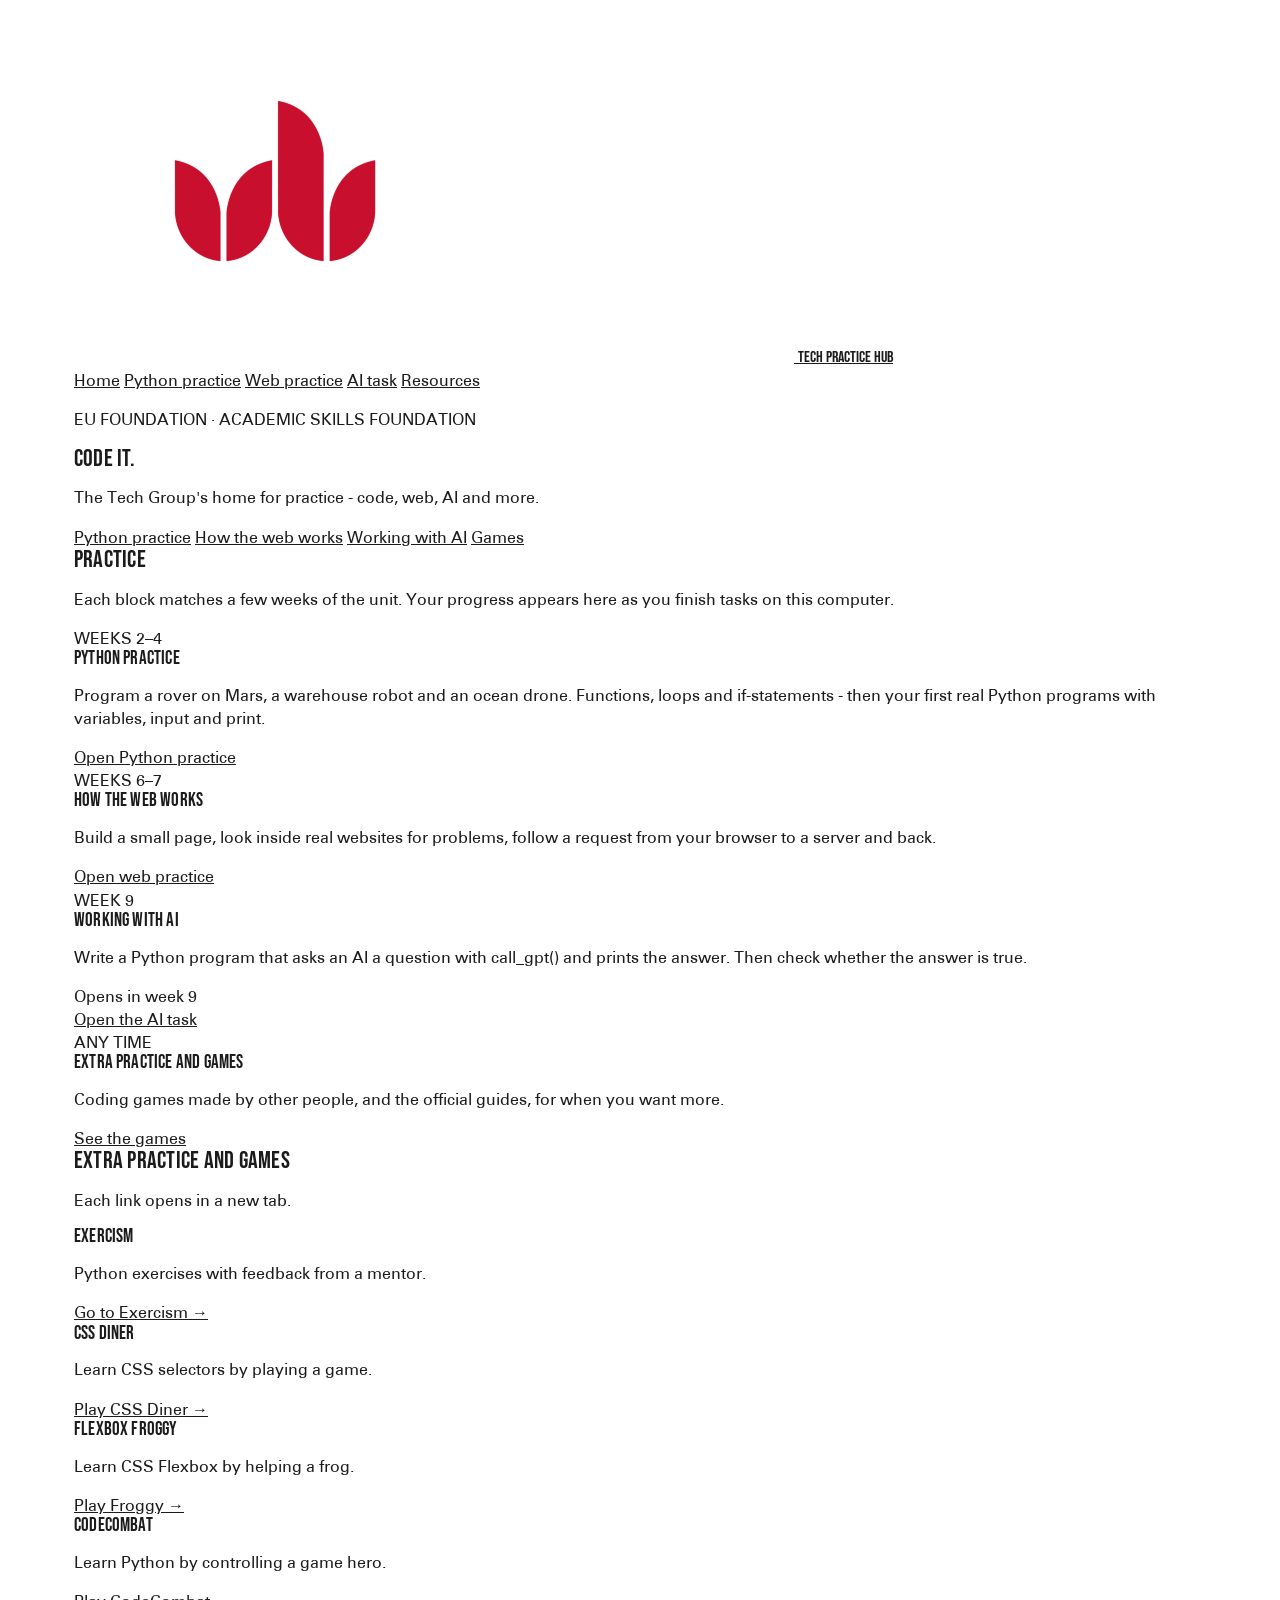
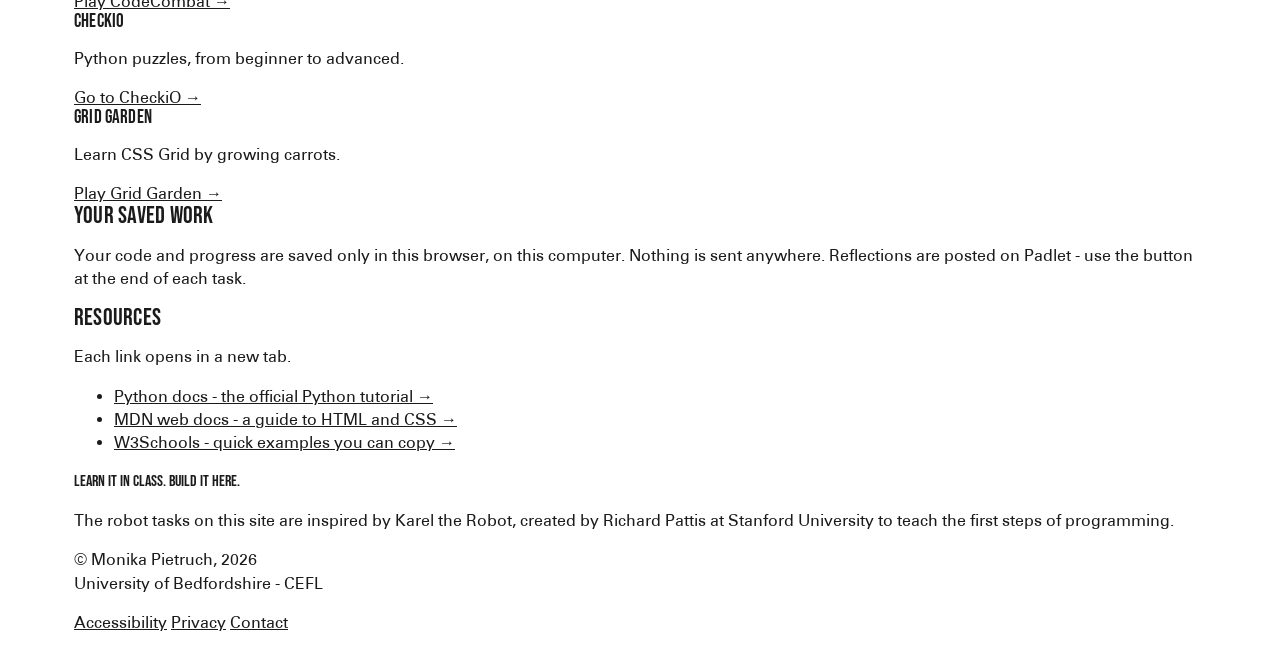
==== index.html @ 4349899a "Add fonts, colour variables and page defaults" ====
<!DOCTYPE html>
<html lang="en-GB">
<head>
  <meta charset="utf-8">
  <meta name="viewport" content="width=device-width, initial-scale=1">
  <title>Tech Practice Hub</title>
  <link rel="icon" href="assets/favicon.svg" type="image/svg+xml">
  <link rel="stylesheet" href="css/base.css">
</head>
<body>
  <header class="topbar">
    <div class="wrap">
      <a class="logo" href="index.html">
        <img src="assets/uob-logo.png" alt="University of Bedfordshire">
        <span class="unit">Tech Practice Hub</span>
      </a>
    </div>
  </header>
  <nav class="nav" aria-label="Main">
    <div class="wrap">
      <a href="index.html" aria-current="page">Home</a>
      <a href="practice-python.html">Python practice</a>
      <a href="practice-web.html">Web practice</a>
      <a href="practice-ai.html">AI task</a>
      <a href="#resources">Resources</a>
    </div>
  </nav>

  <main>
    <section class="hero">
      <div class="wrap">
        <p class="eyebrow">EU FOUNDATION · ACADEMIC SKILLS FOUNDATION</p>
        <h1>Code it.</h1>
        <p class="lede">The Tech Group's home for practice - code, web, AI and more.</p>
        <div class="chips">
          <a class="chip on" href="practice-python.html">Python practice</a>
          <a class="chip" href="practice-web.html">How the web works</a>
          <a class="chip" href="practice-ai.html">Working with AI</a>
          <a class="chip" href="#extra">Games</a>
        </div>
      </div>
    </section>

    <section class="block">
      <div class="wrap">
        <h2>Practice</h2>
        <p class="intro">Each block matches a few weeks of the unit. Your progress appears here as you finish tasks on this computer.</p>
        <div class="cards">
          <div class="card maroon">
            <div class="when">WEEKS 2&ndash;4</div>
            <h3>Python practice</h3>
            <p>Program a rover on Mars, a warehouse robot and an ocean drone. Functions, loops and if-statements - then your first real Python programs with variables, input and print.</p>
            <div class="foot">
              <a class="btn" href="practice-python.html">Open Python practice</a>
            </div>
          </div>
          <div class="card red">
            <div class="when">WEEKS 6&ndash;7</div>
            <h3>How the web works</h3>
            <p>Build a small page, look inside real websites for problems, follow a request from your browser to a server and back.</p>
            <div class="foot">
              <a class="btn" href="practice-web.html">Open web practice</a>
            </div>
          </div>
          <div class="card black">
            <div class="when">WEEK 9</div>
            <h3>Working with AI</h3>
            <p>Write a Python program that asks an AI a question with call_gpt() and prints the answer. Then check whether the answer is true.</p>
            <div class="foot">
              <div class="count">Opens in week 9</div>
              <a class="btn" href="practice-ai.html">Open the AI task</a>
            </div>
          </div>
          <div class="card outline">
            <div class="when">ANY TIME</div>
            <h3>Extra practice and games</h3>
            <p>Coding games made by other people, and the official guides, for when you want more.</p>
            <div class="foot">
              <a class="btn" href="#extra">See the games</a>
            </div>
          </div>
        </div>
      </div>
    </section>

    <section class="block" id="extra">
      <div class="wrap">
        <h2>Extra practice and games</h2>
        <p class="intro">Each link opens in a new tab.</p>
        <div class="games">
          <div class="game">
            <h3>Exercism</h3>
            <p>Python exercises with feedback from a mentor.</p>
            <a href="https://exercism.org/tracks/python" target="_blank" rel="noopener">Go to Exercism &rarr;</a>
          </div>
          <div class="game">
            <h3>CSS Diner</h3>
            <p>Learn CSS selectors by playing a game.</p>
            <a href="https://flukeout.github.io/" target="_blank" rel="noopener">Play CSS Diner &rarr;</a>
          </div>
          <div class="game">
            <h3>Flexbox Froggy</h3>
            <p>Learn CSS Flexbox by helping a frog.</p>
            <a href="https://flexboxfroggy.com/" target="_blank" rel="noopener">Play Froggy &rarr;</a>
          </div>
          <div class="game">
            <h3>CodeCombat</h3>
            <p>Learn Python by controlling a game hero.</p>
            <a href="https://codecombat.com/" target="_blank" rel="noopener">Play CodeCombat &rarr;</a>
          </div>
          <div class="game">
            <h3>CheckiO</h3>
            <p>Python puzzles, from beginner to advanced.</p>
            <a href="https://py.checkio.org/" target="_blank" rel="noopener">Go to CheckiO &rarr;</a>
          </div>
          <div class="game">
            <h3>Grid Garden</h3>
            <p>Learn CSS Grid by growing carrots.</p>
            <a href="https://cssgridgarden.com/" target="_blank" rel="noopener">Play Grid Garden &rarr;</a>
          </div>
        </div>
      </div>
    </section>
    <div class="block">
      <div class="wrap two">
        <section>
          <h2>Your saved work</h2>
          <p>Your code and progress are saved only in this browser, on this computer. Nothing is sent anywhere. Reflections are posted on Padlet - use the button at the end of each task.</p>
        </section>
        <section id="resources">
          <h2>Resources</h2>
          <p>Each link opens in a new tab.</p>
          <ul class="reslist">
            <li><a href="https://docs.python.org/3/tutorial/" target="_blank" rel="noopener"><span>Python docs - the official Python tutorial</span> <span>&rarr;</span></a></li>
            <li><a href="https://developer.mozilla.org/en-US/docs/Learn_web_development" target="_blank" rel="noopener"><span>MDN web docs - a guide to HTML and CSS</span> <span>&rarr;</span></a></li>
            <li><a href="https://www.w3schools.com/python/" target="_blank" rel="noopener"><span>W3Schools - quick examples you can copy</span> <span>&rarr;</span></a></li>
          </ul>
        </section>
      </div>
    </div>
  </main>
  <footer class="footer">
    <div class="wrap">
      <p class="slogan">Learn it in class. <span>Build it here.</span></p>
      <p class="credit">The robot tasks on this site are inspired by Karel the Robot, created by Richard Pattis at Stanford University to teach the first steps of programming.</p>
      <div class="row">
        <p>&copy; Monika Pietruch, 2026<br>University of Bedfordshire - CEFL</p>
        <p><a href="#resources">Accessibility</a> <a href="#resources">Privacy</a> <a href="#resources">Contact</a></p>
      </div>
    </div>
  </footer>

</body>
</html>
---- css/base.css ----
/*
  The fonts and colours follow the University of Bedfordshire brand guidelines.
*/

/* ---------- fonts ---------- */
/* The files are in fonts/. A path in a stylesheet starts from the folder
   the stylesheet is in (css/), so "../" goes up one level first. */
@font-face {
  font-family: "Univers";
  src: url("../fonts/lte50138.ttf") format("truetype");   /* Univers 55 Roman */
  font-weight: 400;
  font-style: normal;
  font-display: swap;
}

@font-face {
  font-family: "Univers";
  src: url("../fonts/lte50140.ttf") format("truetype");   /* Univers 65 Bold */
  font-weight: 700;
  font-style: normal;
  font-display: swap;
}

@font-face {
  font-family: "Bebas Neue";
  src: url("../fonts/BebasNeue-Regular.ttf") format("truetype");
  font-weight: 400;
  font-style: normal;
  font-display: swap;
}

/* ---------- colours and font lists ---------- */
:root {
  --red: #C8102E;         /* main red, Pantone 186 */
  --maroon: #800029;      /* dark red, Pantone 202 */
  --uob-green: #64A70B;   /* Pantone 369: black text on it, never white */
  --black: #000000;
  --white: #FFFFFF;
  --ink: #1B1B1B;         /* text */
  --grey: #5C5C5C;        /* small text */
  --line: #D6D6D6;        /* thin lines */
  --paper: #F4F4F4;       /* panels */
  --green: #4A7729;       /* passed and done: white text on it */
  --yellow: #FFB81C;      /* warning: black text on it */
  --display: "Bebas Neue", "Arial Narrow", Impact, sans-serif;
  --body: "Univers", "Helvetica Neue", Helvetica, Arial, sans-serif;
}

/* ---------- page defaults ---------- */
*, *::before, *::after { box-sizing: border-box; }

html, body {
  margin: 0;
  background: var(--white);
}

body {
  font-family: var(--body);
  font-size: 16px;
  font-weight: 400;
  line-height: 1.45;
  color: var(--ink);
  /* The Univers files pull a space towards a capital T, V, W or Y, so
     "The Tech" looks like "TheTech". Switching kerning off cures it. */
  font-kerning: none;
}

/* Everything that is set in the heading font. */
h1, h2, h3, h4, .unit, .slogan {
  font-family: var(--display);
  font-weight: 400;
  font-kerning: normal;
  text-transform: uppercase;
}

h1, h2, h3, h4 {
  margin: 0;
  letter-spacing: 0.01em;
  line-height: 0.95;
}

a { color: inherit; }

.wrap {
  max-width: 1180px;
  margin: 0 auto;
  padding: 0 24px;
}
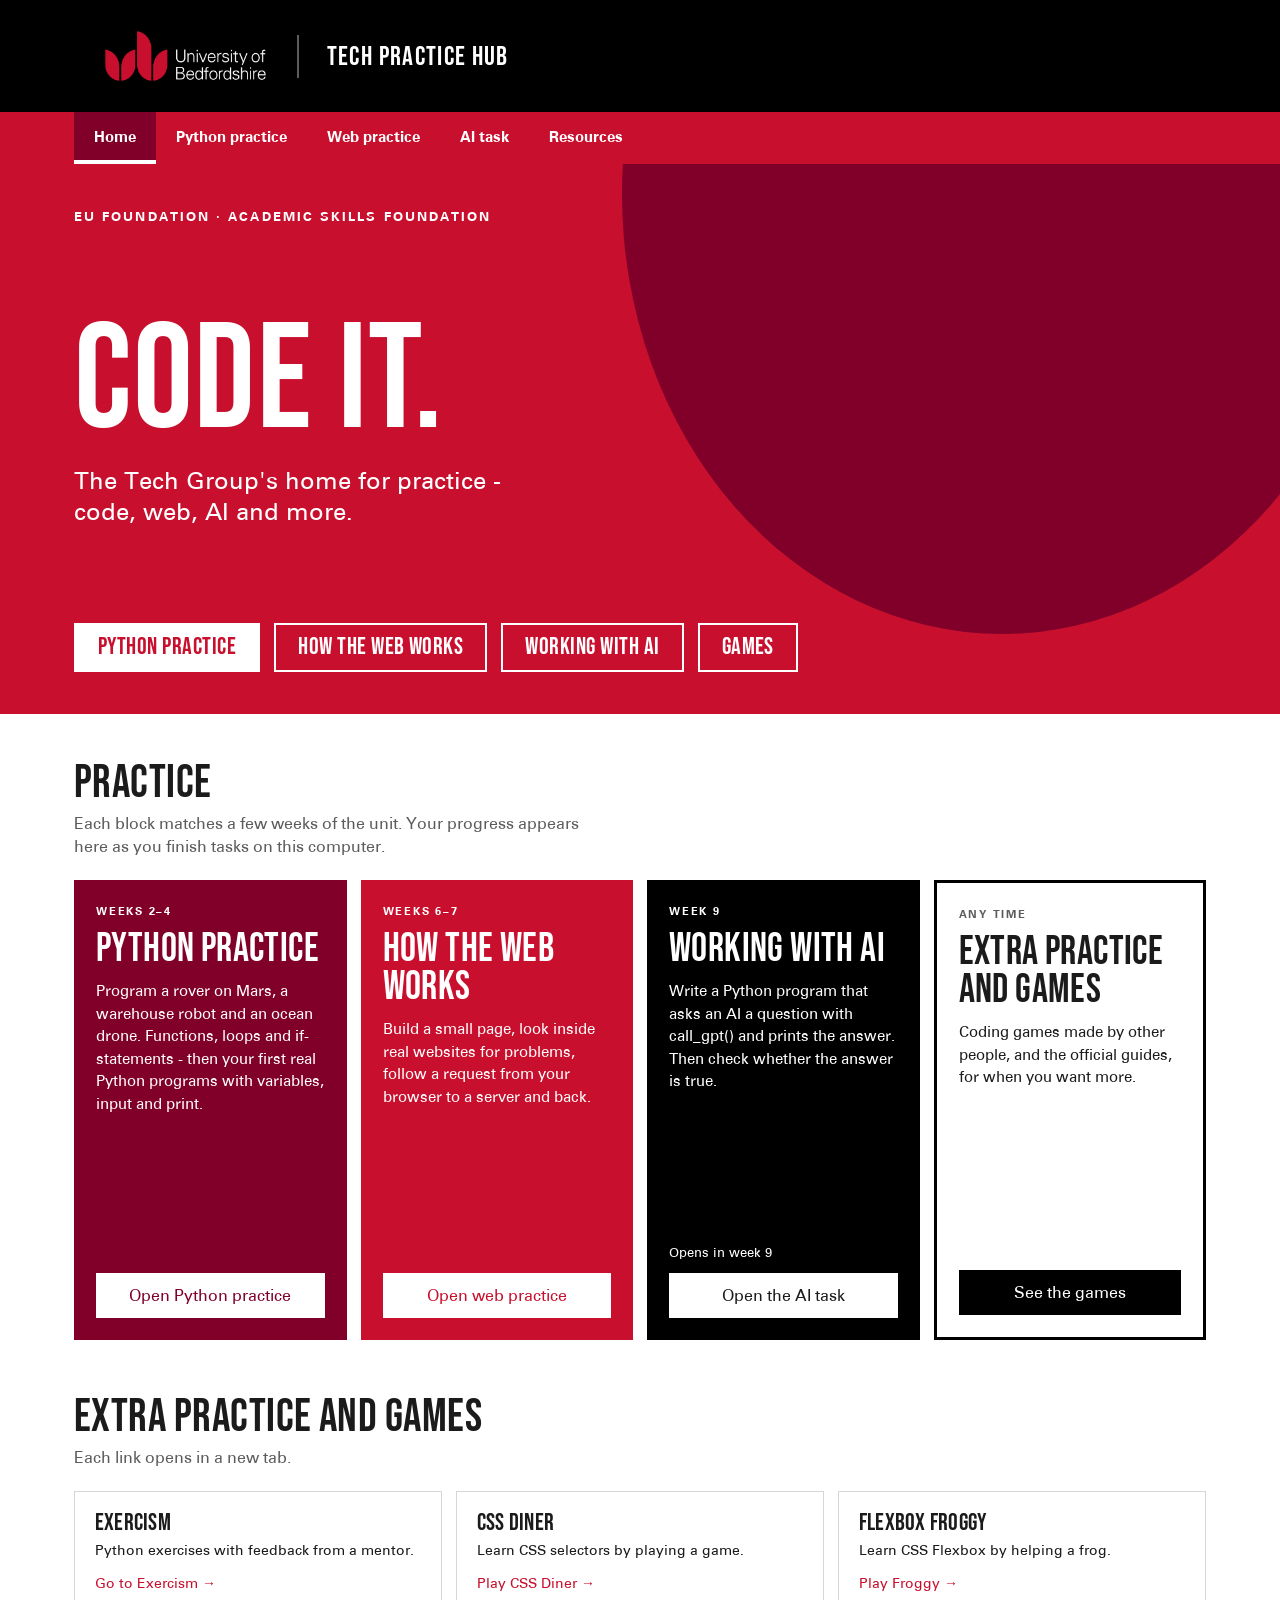
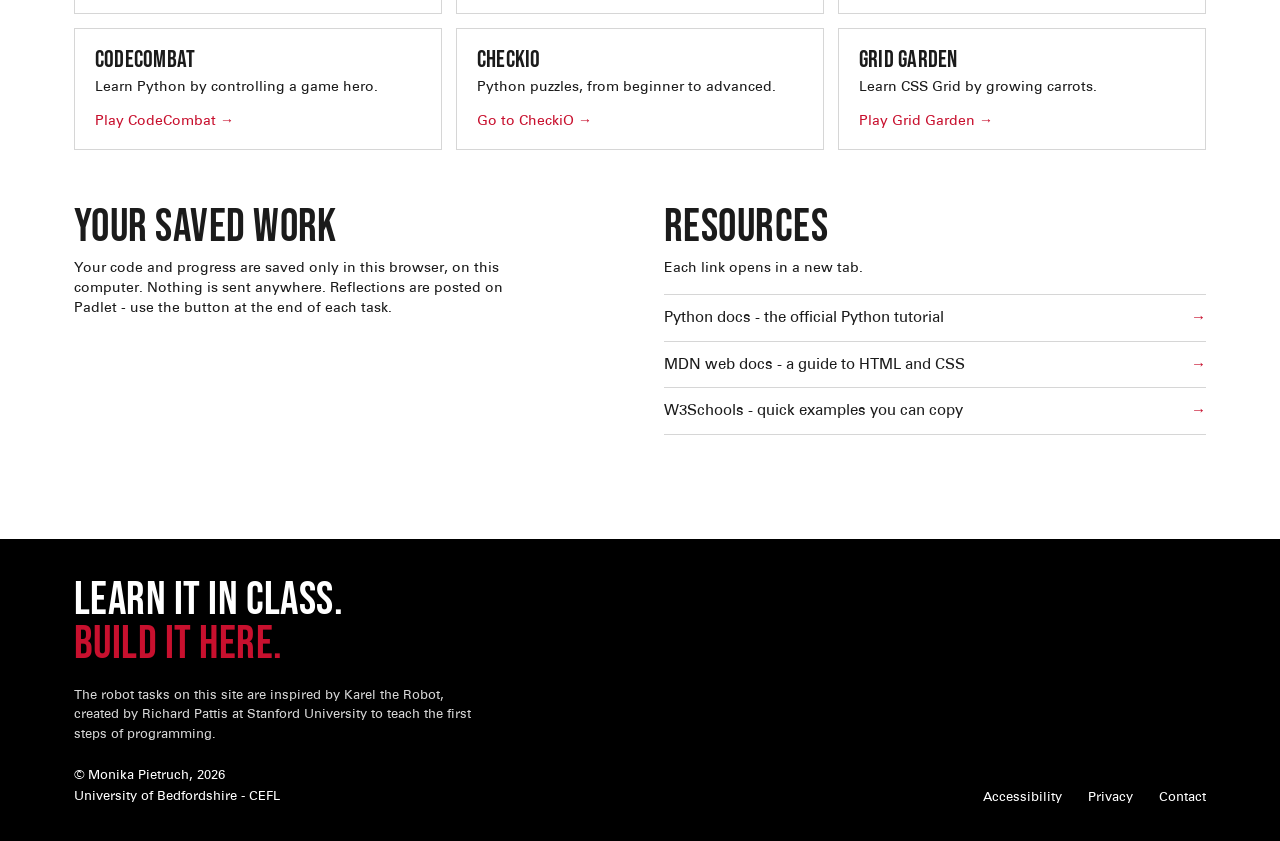
==== commit 00065075: "Style the hero and the section cards" ====
--- a/index.html
+++ b/index.html
@@ -6,6 +6,7 @@
   <title>Tech Practice Hub</title>
   <link rel="icon" href="assets/favicon.svg" type="image/svg+xml">
   <link rel="stylesheet" href="css/base.css">
+  <link rel="stylesheet" href="css/home.css">
 </head>
 <body>
   <header class="topbar">
--- a/css/base.css
+++ b/css/base.css
@@ -63,7 +63,18 @@
   /* The Univers files pull a space towards a capital T, V, W or Y, so
      "The Tech" looks like "TheTech". Switching kerning off cures it. */
   font-kerning: none;
-}
+
+  /* A column as tall as the window. With "main { flex: 1; }" below, it
+     keeps the footer at the bottom of the window on a short page. */
+  display: flex;
+  flex-direction: column;
+  min-height: 100vh;
+}
+
+main { flex: 1; }
+
+
+
 
 /* Everything that is set in the heading font. */
 h1, h2, h3, h4, .unit, .slogan {
@@ -85,4 +96,147 @@
   max-width: 1180px;
   margin: 0 auto;
   padding: 0 24px;
-}+}
+
+/* ---------- top bar ---------- */
+.topbar {
+  background: var(--black);
+  color: var(--white);
+}
+
+/* A flex box, so that the logo link is only as wide as what is inside it. */
+.topbar .wrap { display: flex; }
+
+.logo {
+  display: flex;
+  align-items: center;
+  color: var(--white);
+  text-decoration: none;
+}
+
+/* The logo file has the logo's clear space built in: the empty margin on
+   every side. At this height the logo itself is 50px high. */
+.logo img {
+  width: auto;
+  height: 112px;
+}
+
+/* Bebas Neue sits a little high in its line, so the padding is 9px above
+   and 7px below: that puts the words level with the middle of the logo. */
+.logo .unit {
+  padding: 9px 20px 7px 28px;
+  border-left: 2px solid var(--grey);
+  font-size: 27px;
+  letter-spacing: 0.05em;
+  line-height: 1;
+}
+
+/* ---------- menu ---------- */
+.nav {
+  background: var(--red);
+  color: var(--white);
+}
+
+.nav .wrap {
+  display: flex;
+}
+
+/* Every link has a 4px line along the bottom. It is see-through,
+   except on the link for the page you are on. */
+.nav a {
+  padding: 15px 20px 11px;
+  border-bottom: 4px solid transparent;
+  font-size: 15px;
+  font-weight: 700;   /* white text on red is bold */
+  text-decoration: none;
+  white-space: nowrap;
+}
+
+/* The page you are on: a darker red, and a white line as well,
+   because colour alone must never carry information. */
+.nav a[aria-current="page"] {
+  background: var(--maroon);
+  border-bottom-color: var(--white);
+}
+
+.nav a:hover {
+  background: var(--uob-green);
+  color: var(--black);
+}
+
+/* ---------- buttons ---------- */
+.button {
+  display: inline-block;
+  padding: 11px 20px;
+  border: 2px solid var(--black);
+  background: var(--white);
+  color: var(--ink);
+  text-decoration: none;
+}
+
+.button.primary {
+  border-color: var(--red);
+  background: var(--red);
+  color: var(--white);
+  font-weight: 700;
+}
+
+.button.primary:hover {
+  border-color: var(--maroon);
+  background: var(--maroon);
+}
+
+/* ---------- a short message page, such as "Page not found" ---------- */
+.notice { padding: 56px 0 80px; }
+
+.notice h1 {
+  margin-bottom: 12px;
+  font-size: clamp(44px, 9vw, 64px);
+}
+
+.notice p { max-width: 58ch; }
+
+
+/* ---------- footer ---------- */
+.footer {
+  margin-top: 40px;
+  padding: 40px 0 34px;
+  background: var(--black);
+  color: var(--white);
+}
+
+.footer .slogan {
+  margin: 0;
+  font-size: 46px;
+  letter-spacing: 0.01em;
+  line-height: 0.95;
+}
+
+.footer .slogan span {
+  display: block;
+  color: var(--red);
+}
+
+.footer .credit {
+  max-width: 58ch;
+  margin: 18px 0 0;
+  color: var(--line);
+  font-size: 13px;
+  line-height: 1.5;
+}
+
+.footer .row {
+  display: flex;
+  flex-wrap: wrap;
+  justify-content: space-between;
+  align-items: flex-end;
+  gap: 24px;
+  margin-top: 22px;
+  font-size: 13px;
+}
+
+.footer .row p { margin: 0; }
+.footer .row p:first-child { line-height: 1.6; }
+.footer .row a { text-decoration: none; }
+.footer .row a + a { margin-left: 22px; }
+.footer .row a:hover { text-decoration: underline; }
--- a/css/home.css
+++ b/css/home.css
@@ -0,0 +1,222 @@
+
+/* ---------- hero ---------- */
+.hero {
+  position: relative;
+  overflow: hidden;
+  background: var(--red);
+  color: var(--white);
+}
+
+/* The dark red shape. It is not in the HTML: CSS draws an empty box
+   behind the text and rounds it. */
+.hero::after {
+  content: "";
+  position: absolute;
+  top: -32vw;
+  right: -8vw;
+  width: 60vw;
+  height: 70vw;
+  min-width: 420px;
+  min-height: 500px;
+  max-width: 760px;
+  max-height: 880px;
+  border-radius: 50%;
+  background: var(--maroon);
+}
+
+.hero .wrap {
+  position: relative;
+  z-index: 1;
+  padding-top: 44px;
+  padding-bottom: 42px;
+}
+
+.eyebrow {
+  margin: 0 0 84px;
+  font-size: 13px;
+  font-weight: 700;
+  letter-spacing: 0.16em;
+}
+
+.hero h1 { font-size: clamp(72px, 12vw, 150px); }
+
+.hero .lede {
+  max-width: 34ch;
+  margin: 12px 0 96px;
+  font-size: clamp(18px, 2.3vw, 24px);
+  line-height: 1.3;
+}
+
+.chips {
+  display: flex;
+  flex-wrap: wrap;
+  gap: 14px;
+}
+
+.chip {
+  padding: 8px 22px;
+  border: 2px solid var(--white);
+  font-family: var(--display);
+  font-kerning: normal;
+  font-size: 24px;
+  letter-spacing: 0.02em;
+  line-height: 1.2;
+  text-decoration: none;
+  text-transform: uppercase;
+}
+
+.chip.on {
+  background: var(--white);
+  color: var(--red);
+}
+
+/* ---------- sections ---------- */
+.block { padding: 48px 0 8px; }
+
+.block h2 { font-size: 46px; }
+
+.intro {
+  max-width: 58ch;
+  margin: 6px 0 22px;
+  color: var(--grey);
+}
+
+/* ---------- the four section cards ---------- */
+.cards {
+  display: grid;
+  grid-template-columns: repeat(4, 1fr);
+  gap: 14px;
+}
+
+.card {
+  display: flex;
+  flex-direction: column;
+  min-height: 460px;
+  padding: 24px 22px 22px;
+  color: var(--white);
+}
+
+.card.maroon { background: var(--maroon); }
+.card.red { background: var(--red); }
+.card.black { background: var(--black); }
+
+.card.outline {
+  border: 3px solid var(--black);
+  background: var(--white);
+  color: var(--ink);
+}
+
+.card .when {
+  margin-bottom: 10px;
+  font-size: 11px;
+  font-weight: 700;
+  letter-spacing: 0.16em;
+}
+
+.card.outline .when { color: var(--grey); }
+
+.card h3 {
+  margin-bottom: 12px;
+  font-size: 40px;
+}
+
+.card p {
+  margin: 0;
+  font-size: 15px;
+  line-height: 1.5;
+}
+
+/* margin-top: auto takes all the spare height, so the foot sits at the bottom. */
+.card .foot {
+  margin-top: auto;
+  padding-top: 24px;
+}
+
+.card .count {
+  margin-bottom: 10px;
+  font-size: 13px;
+}
+
+.card .btn {
+  display: block;
+  padding: 11px;
+  background: var(--white);
+  color: var(--ink);
+  text-align: center;
+  text-decoration: none;
+}
+
+.card.maroon .btn { color: var(--maroon); }
+.card.red .btn { color: var(--red); }
+
+.card.outline .btn {
+  background: var(--black);
+  color: var(--white);
+}
+
+.card .btn:hover { filter: brightness(0.94); }
+
+/* ---------- extra practice and games ---------- */
+.games {
+  display: grid;
+  grid-template-columns: repeat(3, 1fr);
+  gap: 14px;
+}
+
+.game {
+  padding: 20px 20px 18px;
+  border: 1px solid var(--line);
+}
+
+.game h3 {
+  margin-bottom: 6px;
+  font-size: 24px;
+}
+
+.game p {
+  margin: 0 0 10px;
+  font-size: 14px;
+}
+
+.game a {
+  color: var(--red);
+  font-size: 14px;
+  text-decoration: none;
+}
+
+.game a:hover { text-decoration: underline; }
+
+/* ---------- saved work and resources, side by side ---------- */
+.two {
+  display: grid;
+  grid-template-columns: 1fr 1fr;
+  gap: 48px;
+  padding-bottom: 56px;
+}
+
+.two h2 { margin-bottom: 8px; }
+
+.two p {
+  max-width: 58ch;
+  margin: 0 0 16px;
+  font-size: 14px;
+}
+
+.reslist {
+  margin: 0;
+  padding: 0;
+  list-style: none;
+}
+
+.reslist li { border-top: 1px solid var(--line); }
+.reslist li:last-child { border-bottom: 1px solid var(--line); }
+
+.reslist a {
+  display: flex;
+  justify-content: space-between;
+  padding: 12px 0;
+  font-size: 15px;
+  text-decoration: none;
+}
+
+.reslist a span:last-child { color: var(--red); }
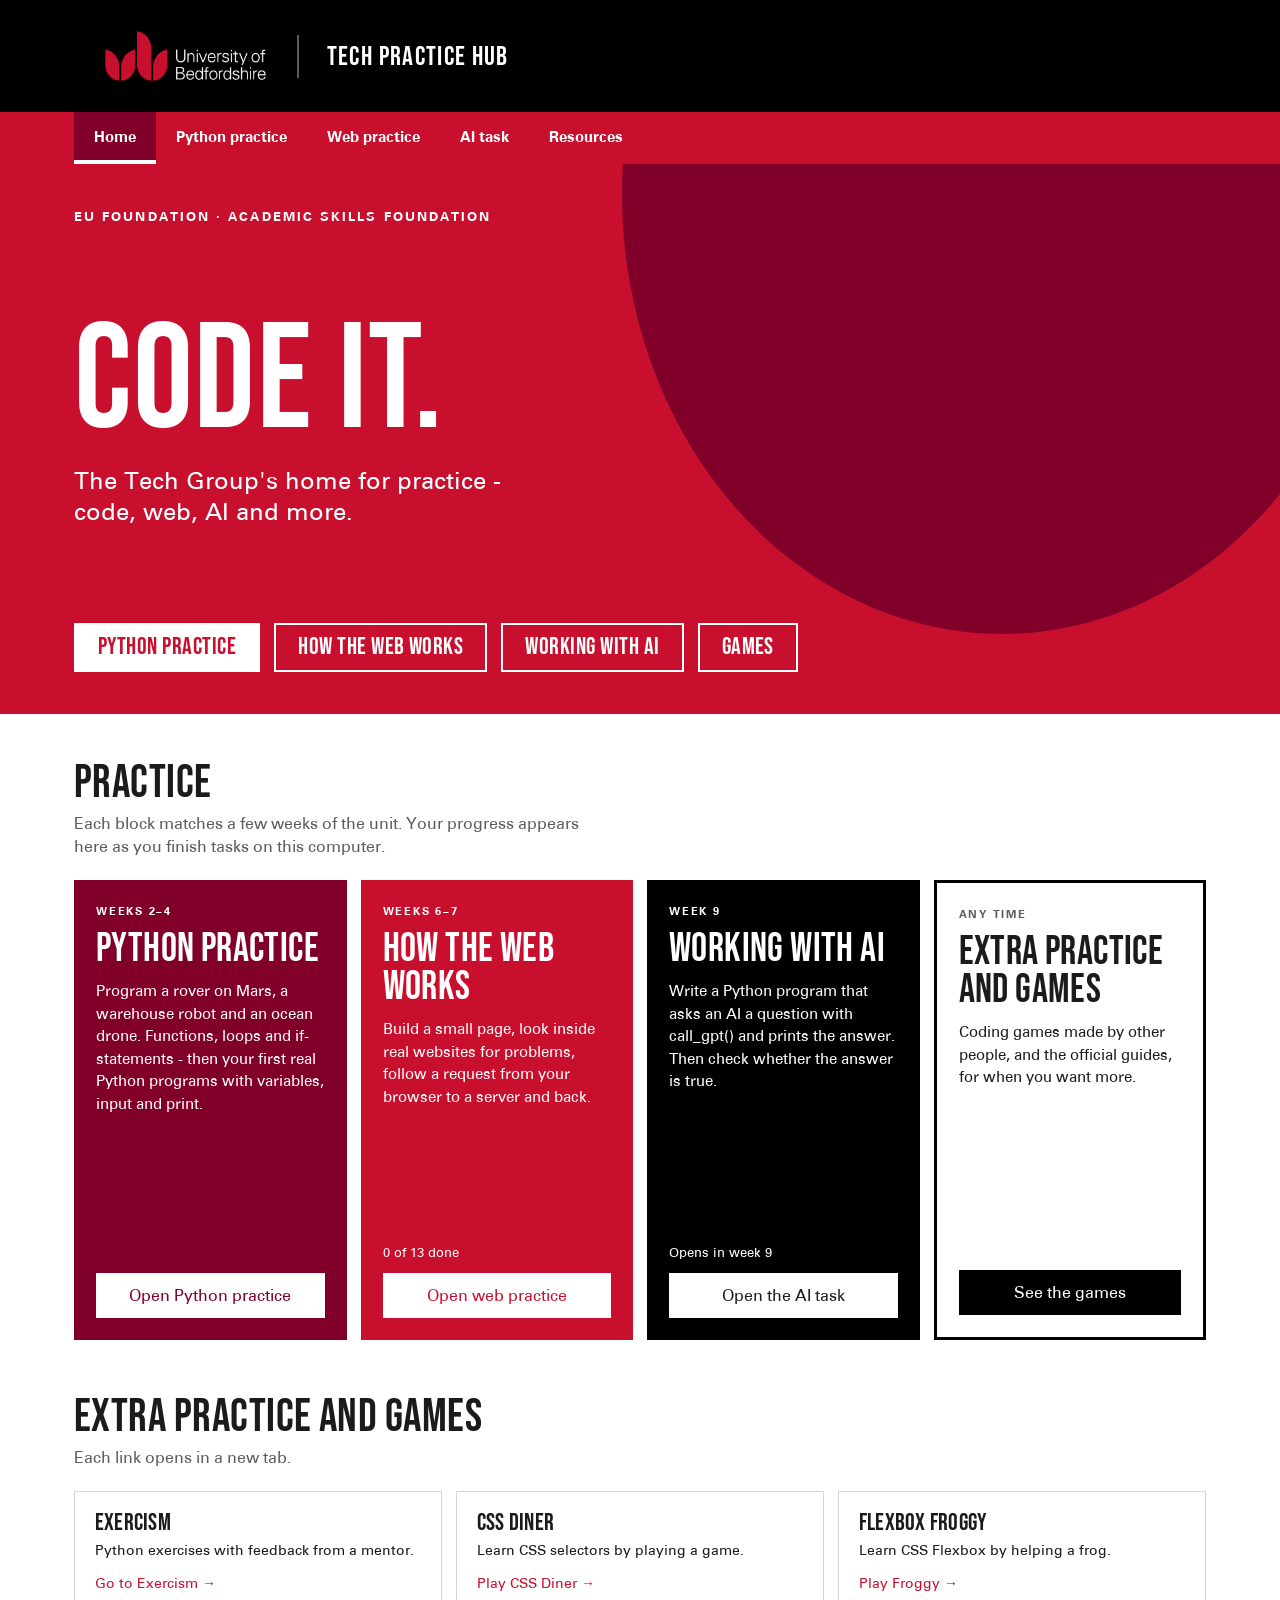
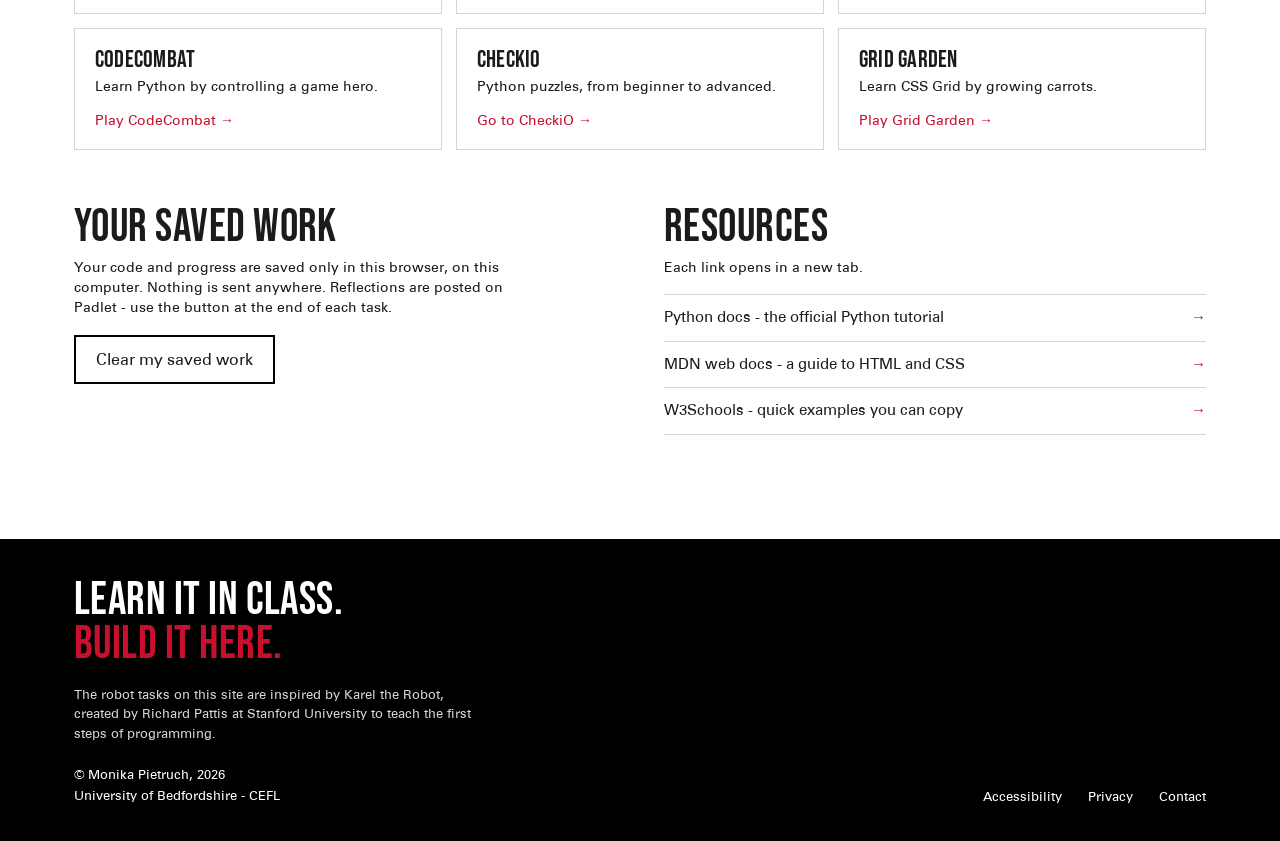
==== commit 344a2b5b: "Show progress on the home page" ====
--- a/index.html
+++ b/index.html
@@ -9,25 +9,12 @@
   <link rel="stylesheet" href="css/home.css">
 </head>
 <body>
-  <header class="topbar">
-    <div class="wrap">
-      <a class="logo" href="index.html">
-        <img src="assets/uob-logo.png" alt="University of Bedfordshire">
-        <span class="unit">Tech Practice Hub</span>
-      </a>
-    </div>
-  </header>
-  <nav class="nav" aria-label="Main">
-    <div class="wrap">
-      <a href="index.html" aria-current="page">Home</a>
-      <a href="practice-python.html">Python practice</a>
-      <a href="practice-web.html">Web practice</a>
-      <a href="practice-ai.html">AI task</a>
-      <a href="#resources">Resources</a>
-    </div>
-  </nav>
+  <div data-layout="header"></div>
+  <div data-layout="nav"></div>
+  <script src="js/dom.js"></script>
+  <script src="js/layout.js"></script>
 
-  <main>
+  <main id="main" tabindex="-1">
     <section class="hero">
       <div class="wrap">
         <p class="eyebrow">EU FOUNDATION · ACADEMIC SKILLS FOUNDATION</p>
@@ -47,23 +34,25 @@
         <h2>Practice</h2>
         <p class="intro">Each block matches a few weeks of the unit. Your progress appears here as you finish tasks on this computer.</p>
         <div class="cards">
-          <div class="card maroon">
+          <div class="card maroon" data-weeks="2,3,4">
             <div class="when">WEEKS 2&ndash;4</div>
             <h3>Python practice</h3>
             <p>Program a rover on Mars, a warehouse robot and an ocean drone. Functions, loops and if-statements - then your first real Python programs with variables, input and print.</p>
             <div class="foot">
+              <div class="count"></div>
               <a class="btn" href="practice-python.html">Open Python practice</a>
             </div>
           </div>
-          <div class="card red">
+          <div class="card red" data-weeks="6,7">
             <div class="when">WEEKS 6&ndash;7</div>
             <h3>How the web works</h3>
             <p>Build a small page, look inside real websites for problems, follow a request from your browser to a server and back.</p>
             <div class="foot">
+              <div class="count"></div>
               <a class="btn" href="practice-web.html">Open web practice</a>
             </div>
           </div>
-          <div class="card black">
+          <div class="card black" data-weeks="9">
             <div class="when">WEEK 9</div>
             <h3>Working with AI</h3>
             <p>Write a Python program that asks an AI a question with call_gpt() and prints the answer. Then check whether the answer is true.</p>
@@ -127,6 +116,8 @@
         <section>
           <h2>Your saved work</h2>
           <p>Your code and progress are saved only in this browser, on this computer. Nothing is sent anywhere. Reflections are posted on Padlet - use the button at the end of each task.</p>
+          <button type="button" class="button" id="clear-work">Clear my saved work</button>
+          <p id="saved-message" role="status"></p>
         </section>
         <section id="resources">
           <h2>Resources</h2>
@@ -140,16 +131,10 @@
       </div>
     </div>
   </main>
-  <footer class="footer">
-    <div class="wrap">
-      <p class="slogan">Learn it in class. <span>Build it here.</span></p>
-      <p class="credit">The robot tasks on this site are inspired by Karel the Robot, created by Richard Pattis at Stanford University to teach the first steps of programming.</p>
-      <div class="row">
-        <p>&copy; Monika Pietruch, 2026<br>University of Bedfordshire - CEFL</p>
-        <p><a href="#resources">Accessibility</a> <a href="#resources">Privacy</a> <a href="#resources">Contact</a></p>
-      </div>
-    </div>
-  </footer>
+    <div data-layout="footer"></div>
 
+  <script src="js/progress.js"></script>
+  <script src="js/tasks.js"></script>
+  <script src="js/home.js"></script>
 </body>
 </html>
--- a/css/base.css
+++ b/css/base.css
@@ -1,10 +1,7 @@
 /*
   The fonts and colours follow the University of Bedfordshire brand guidelines.
 */
-
 /* ---------- fonts ---------- */
-/* The files are in fonts/. A path in a stylesheet starts from the folder
-   the stylesheet is in (css/), so "../" goes up one level first. */
 @font-face {
   font-family: "Univers";
   src: url("../fonts/lte50138.ttf") format("truetype");   /* Univers 55 Roman */
@@ -73,9 +70,6 @@
 
 main { flex: 1; }
 
-
-
-
 /* Everything that is set in the heading font. */
 h1, h2, h3, h4, .unit, .slogan {
   font-family: var(--display);
@@ -96,6 +90,10 @@
   max-width: 1180px;
   margin: 0 auto;
   padding: 0 24px;
+}
+
+@media (max-width: 640px) {
+  .wrap { padding: 0 16px; }
 }
 
 /* ---------- top bar ---------- */
@@ -131,6 +129,15 @@
   line-height: 1;
 }
 
+@media (max-width: 640px) {
+  .logo img { height: 84px; }
+  .logo .unit {
+    padding-right: 8px;
+    padding-left: 12px;
+    font-size: 18px;
+  }
+}
+
 /* ---------- menu ---------- */
 .nav {
   background: var(--red);
@@ -139,6 +146,7 @@
 
 .nav .wrap {
   display: flex;
+  flex-wrap: wrap;
 }
 
 /* Every link has a 4px line along the bottom. It is see-through,
@@ -164,6 +172,10 @@
   color: var(--black);
 }
 
+@media (max-width: 640px) {
+  .nav a { padding: 12px 14px 8px; }
+}
+
 /* ---------- buttons ---------- */
 .button {
   display: inline-block;
@@ -186,6 +198,15 @@
   background: var(--maroon);
 }
 
+/* A <button> does not take the page's font unless it is told to. */
+button {
+  font: inherit;
+  cursor: pointer;
+}
+
+/* The hidden attribute must beat rules such as display: inline-block. */
+[hidden] { display: none !important; }
+
 /* ---------- a short message page, such as "Page not found" ---------- */
 .notice { padding: 56px 0 80px; }
 
@@ -239,4 +260,39 @@
 .footer .row p:first-child { line-height: 1.6; }
 .footer .row a { text-decoration: none; }
 .footer .row a + a { margin-left: 22px; }
-.footer .row a:hover { text-decoration: underline; }+.footer .row a:hover { text-decoration: underline; }
+
+/* ---------- keyboard focus ---------- */
+/* Three rings: white, black, white. Whatever is behind the link, at least one of them shows. */
+:focus-visible {
+  outline: 2px solid var(--white);
+  outline-offset: 5px;
+  box-shadow: 0 0 0 2px var(--white), 0 0 0 5px var(--black);
+}
+
+/* The logo link and the menu links fill their bars from edge to edge, so there is no room round them: their ring is drawn inside the link. */
+.logo:focus-visible,
+.nav a:focus-visible {
+  outline: 3px solid var(--white);
+  outline-offset: -3px;
+  box-shadow: none;
+}
+
+/* ---------- skip link ---------- */
+/* The first link on every page: it jumps over the header and the menu. It waits above the top of the window until it has the keyboard focus. */
+.skip-link {
+  position: absolute;
+  top: -100px;
+  right: 16px;
+  padding: 10px 16px;
+  background: var(--white);
+  color: var(--ink);
+}
+
+.skip-link:focus { top: 16px; }
+
+/* The skip link sends the focus to <main>. That is a place on the page, not a link or a button, so it shows no ring. */
+main:focus-visible {
+  outline: none;
+  box-shadow: none;
+}
--- a/css/home.css
+++ b/css/home.css
@@ -70,6 +70,31 @@
   color: var(--red);
 }
 
+@media (max-width: 1100px) {
+  .hero::after {
+    top: -30vw;
+    right: -10vw;
+    width: 52vw;
+    height: 56vw;
+    min-width: 360px;
+    min-height: 380px;
+  }
+}
+
+@media (max-width: 720px) {
+  .hero::after {
+    top: -34vw;
+    right: -16vw;
+    width: 60vw;
+    height: 60vw;
+    min-width: 240px;
+    min-height: 240px;
+    max-height: 300px;
+  }
+  .eyebrow { margin-bottom: 40px; }
+  .hero .lede { margin-bottom: 48px; }
+}
+
 /* ---------- sections ---------- */
 .block { padding: 48px 0 8px; }
 
@@ -86,6 +111,10 @@
   display: grid;
   grid-template-columns: repeat(4, 1fr);
   gap: 14px;
+}
+
+@media (max-width: 960px) {
+  .cards { grid-template-columns: repeat(2, 1fr); }
 }
 
 .card {
@@ -156,11 +185,20 @@
 
 .card .btn:hover { filter: brightness(0.94); }
 
+@media (max-width: 560px) {
+  .cards { grid-template-columns: 1fr; }
+  .card { min-height: 0; }
+}
+
 /* ---------- extra practice and games ---------- */
 .games {
   display: grid;
   grid-template-columns: repeat(3, 1fr);
   gap: 14px;
+}
+
+@media (max-width: 800px) {
+  .games { grid-template-columns: 1fr; }
 }
 
 .game {
@@ -194,6 +232,13 @@
   padding-bottom: 56px;
 }
 
+@media (max-width: 800px) {
+  .two {
+    grid-template-columns: 1fr;
+    gap: 32px;
+  }
+}
+
 .two h2 { margin-bottom: 8px; }
 
 .two p {
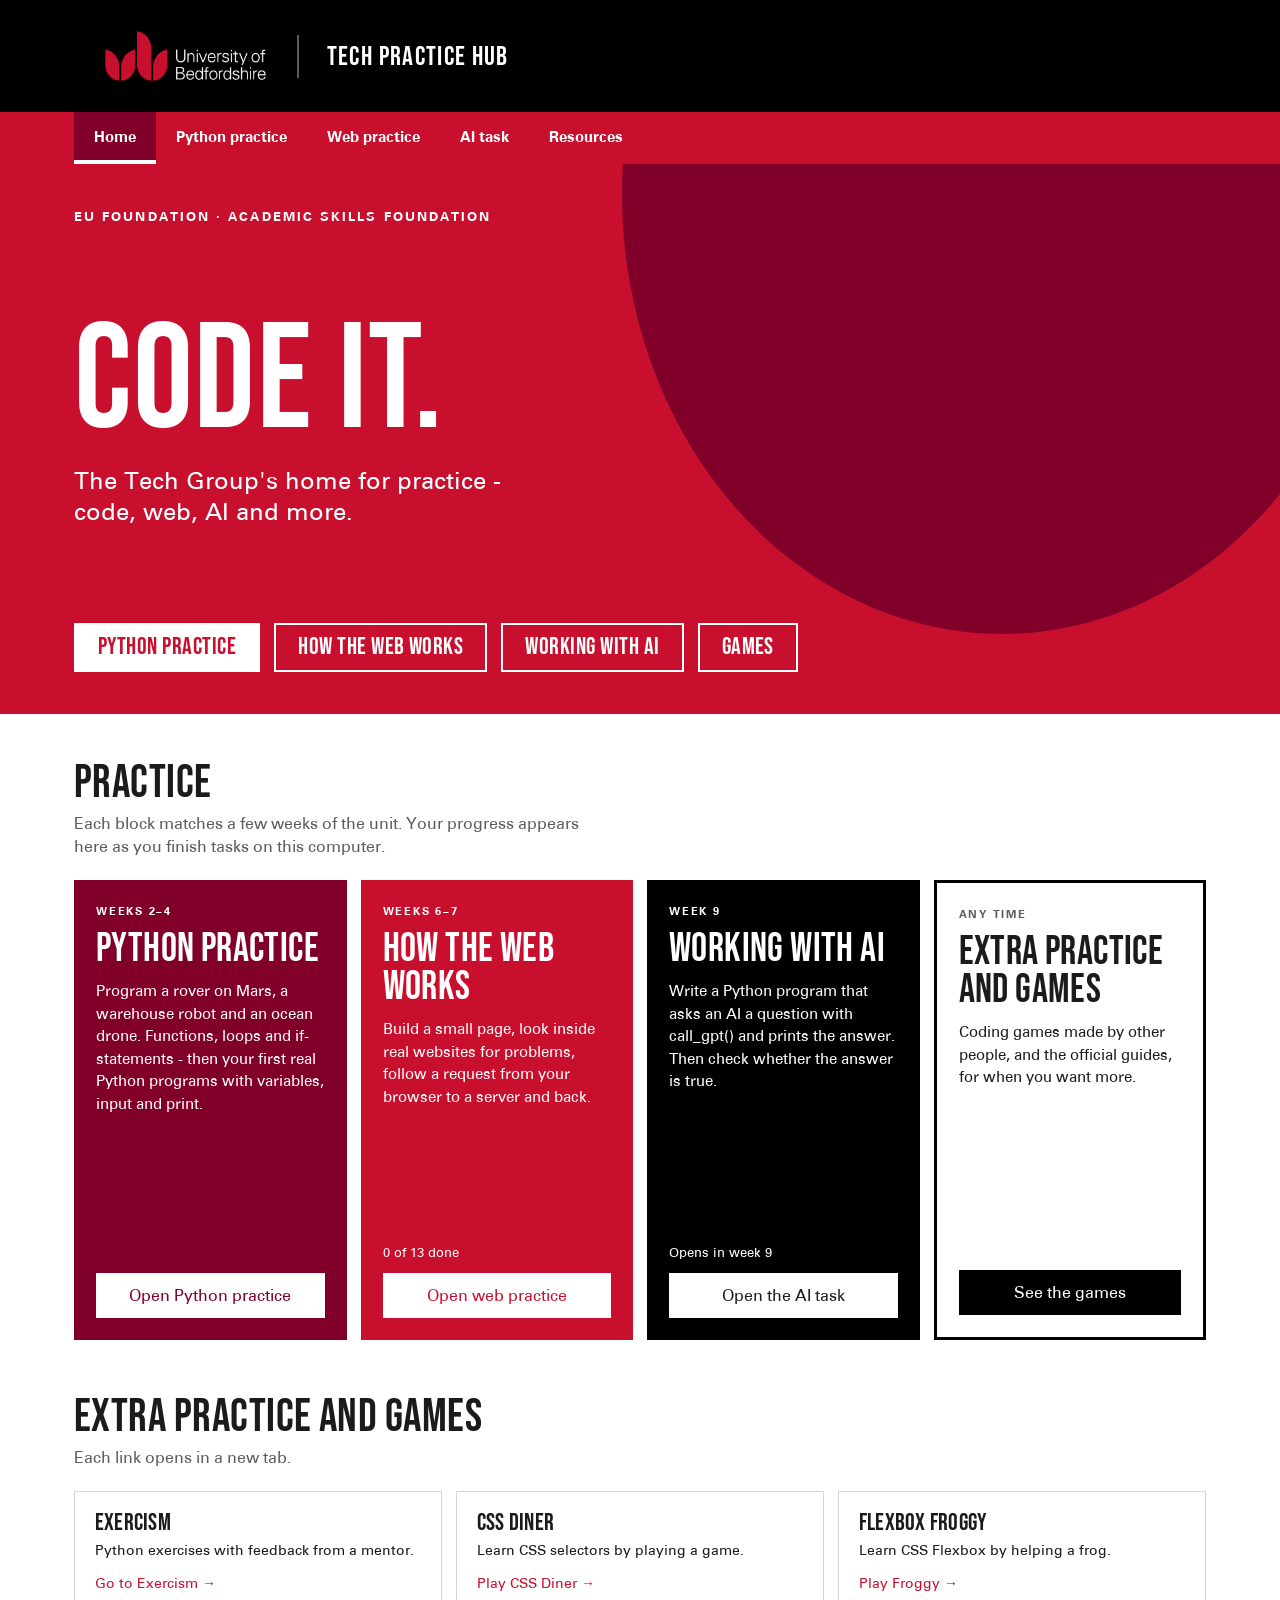
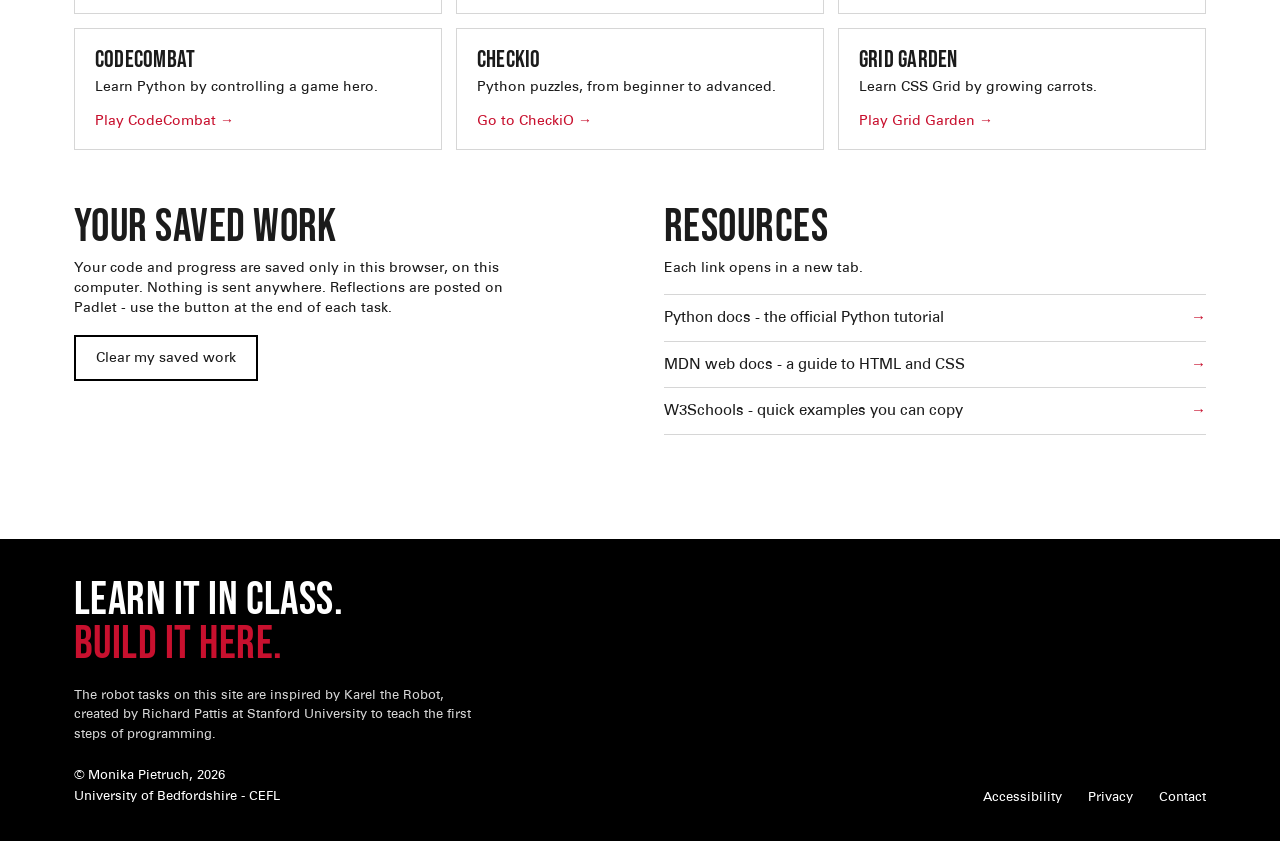
==== commit ae5239d9: "Put the Clear button in a paragraph" ====
--- a/index.html
+++ b/index.html
@@ -116,7 +116,7 @@
         <section>
           <h2>Your saved work</h2>
           <p>Your code and progress are saved only in this browser, on this computer. Nothing is sent anywhere. Reflections are posted on Padlet - use the button at the end of each task.</p>
-          <button type="button" class="button" id="clear-work">Clear my saved work</button>
+          <p><button type="button" class="button" id="clear-work">Clear my saved work</button></p>
           <p id="saved-message" role="status"></p>
         </section>
         <section id="resources">
